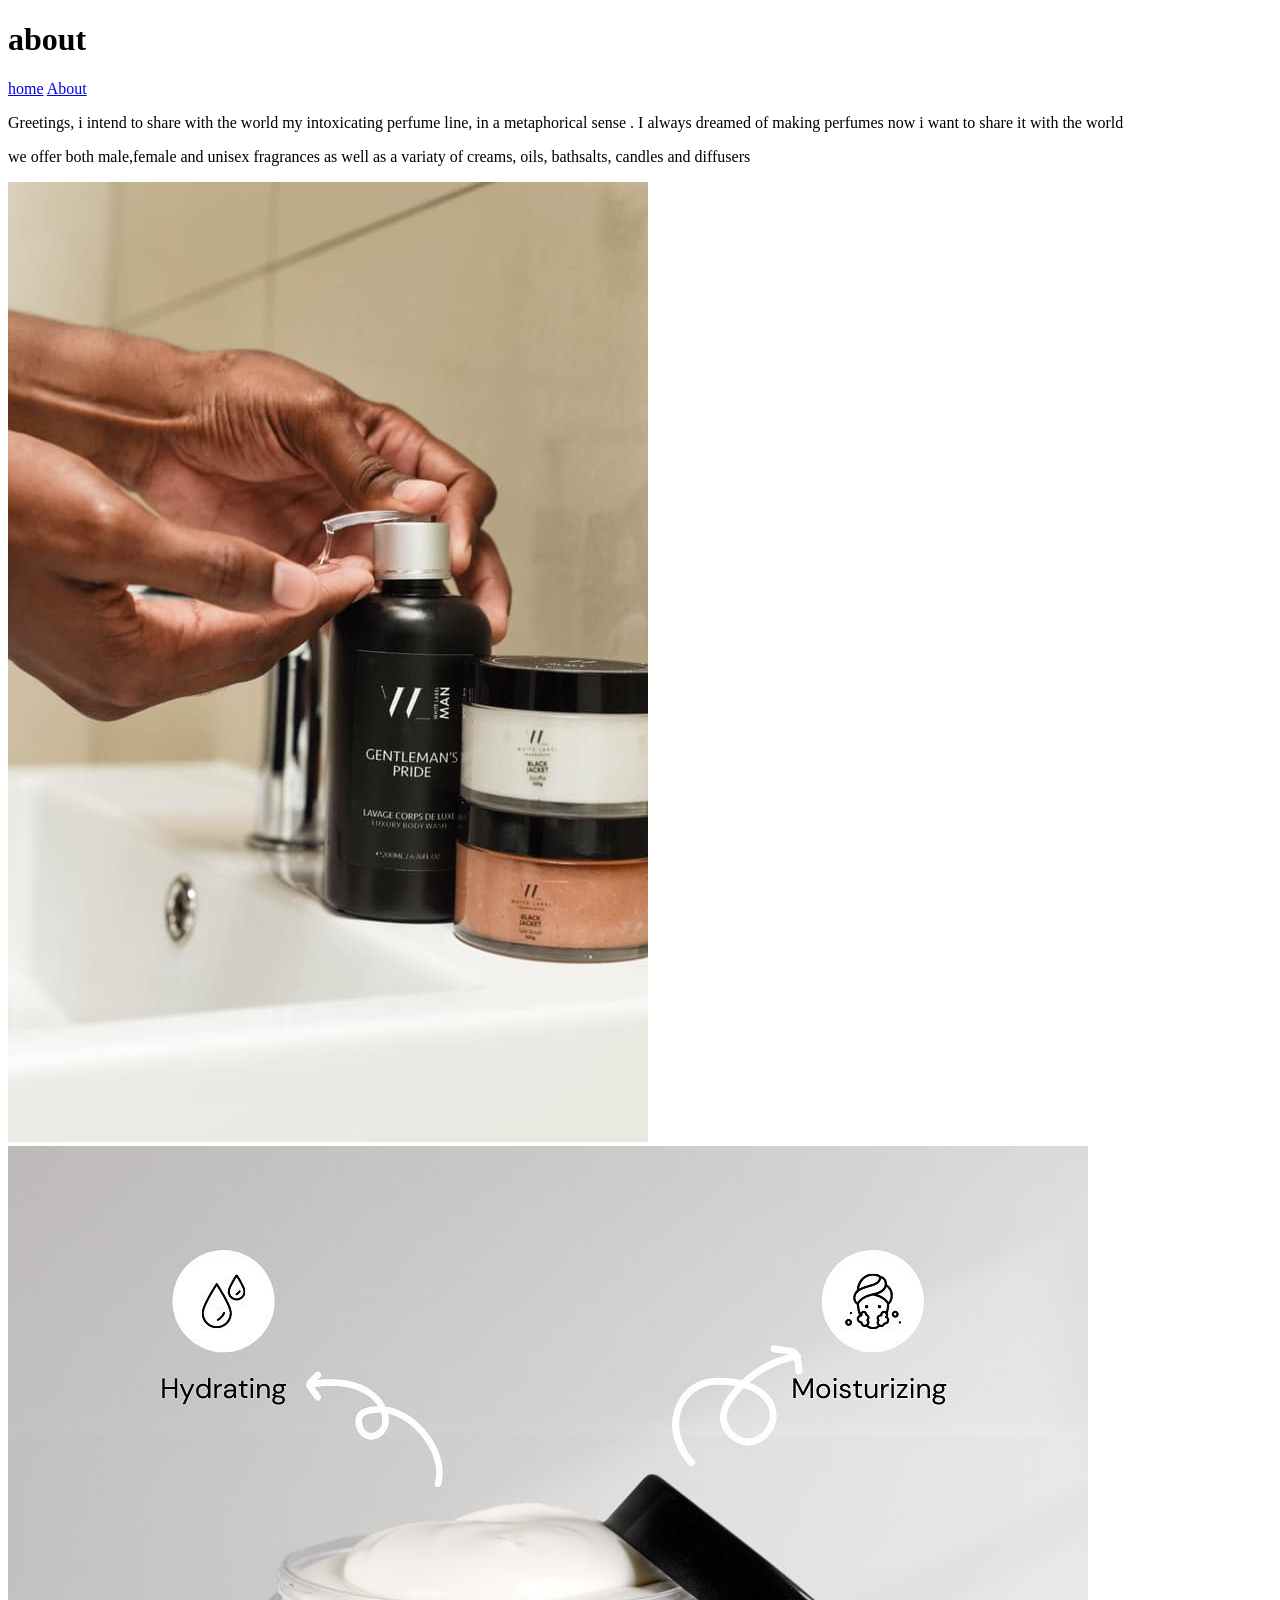
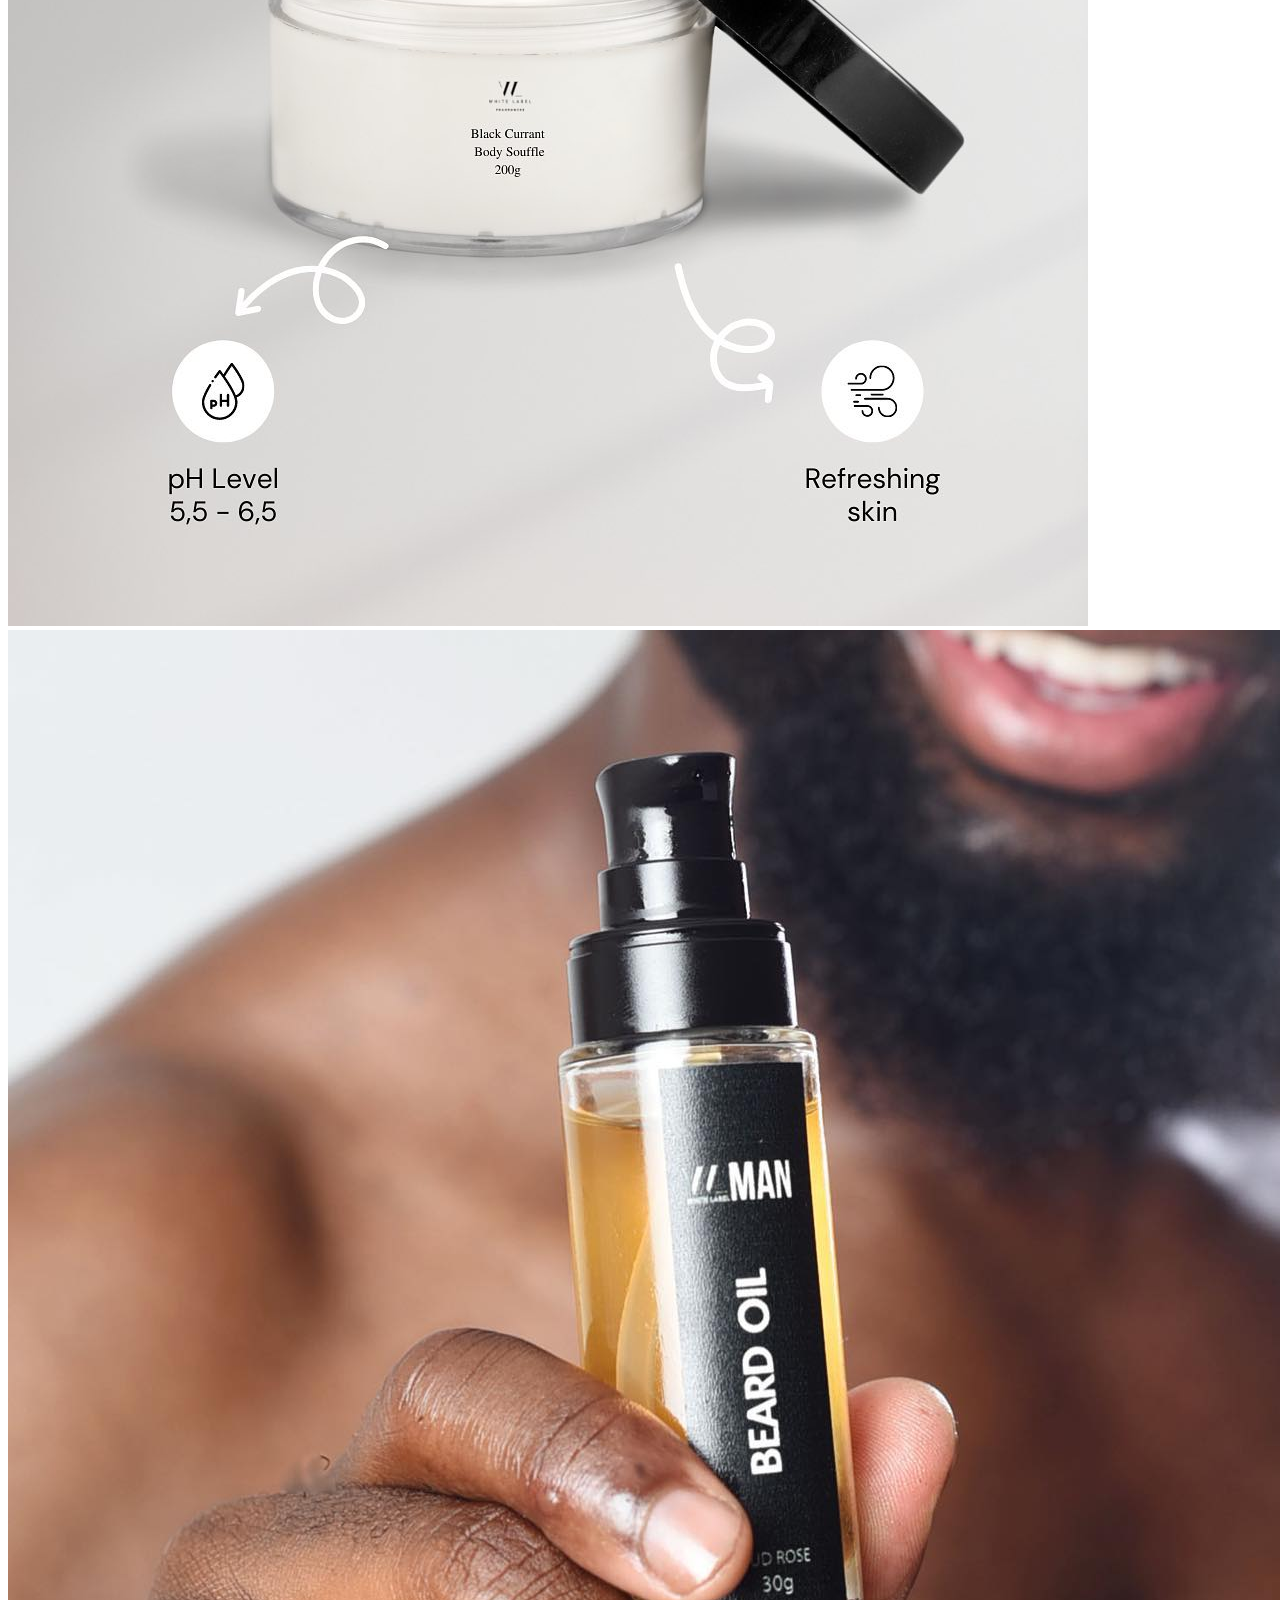
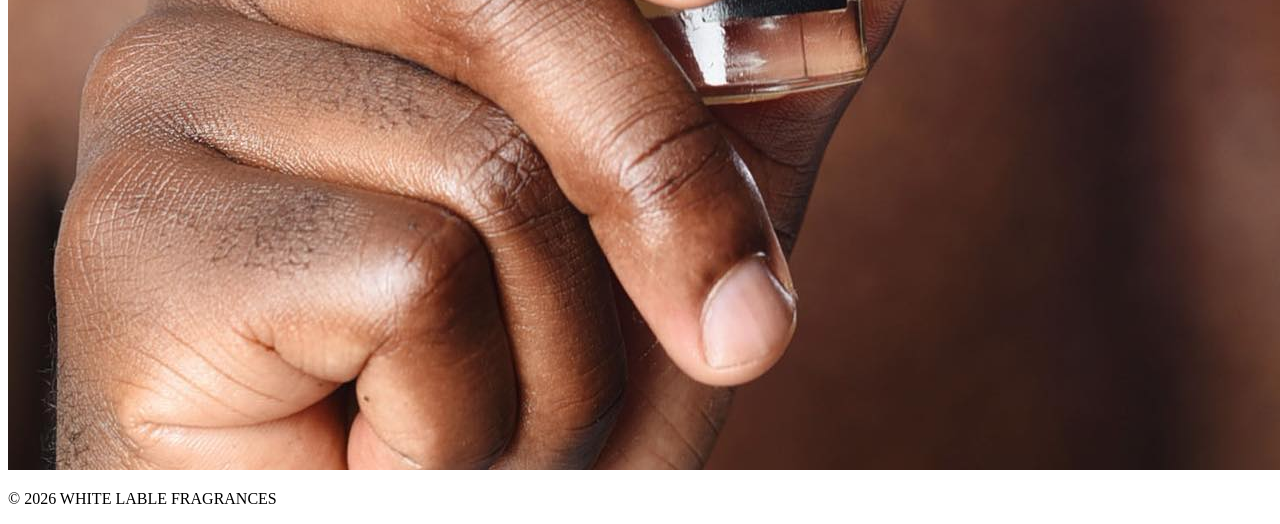
==== about.html @ 6d778eed "update" ====
<!DOCTYPE html>
<html lang="en">
    <head>
        <meta name="viewport" content="width=device-width, initial-scale=1,o">
        <title>WHITE LABLE FRAGRANCES</title>
        <header>
            <h1>about</h1>
            <nav>
                <a href="index.html">home</a>
                <a href="about.html">About</a>
            </nav>
        </header>
        <main>
            <p>Greetings, i intend to share with the world my intoxicating perfume line, in a metaphorical sense . I always dreamed of making perfumes now i want to share it with the world</p>
            <p>we offer both male,female and unisex fragrances as well as a variaty of creams, oils, bathsalts, candles and diffusers</p>
            <img src="178698082_5359783077429796_4786751693540904029_n.jpg" alt="bathsalts">
            <img src="481194769_28514715944843182_1647077076197033906_n.jpg" alt="creams">
            <img src="481025263_28520778714236905_4419755926912127523_n.jpg" alt="oils">

        </main>
         <footer>
            <p>&copy; 2026 WHITE LABLE FRAGRANCES</p>
        </footer>
    </body>
</html>
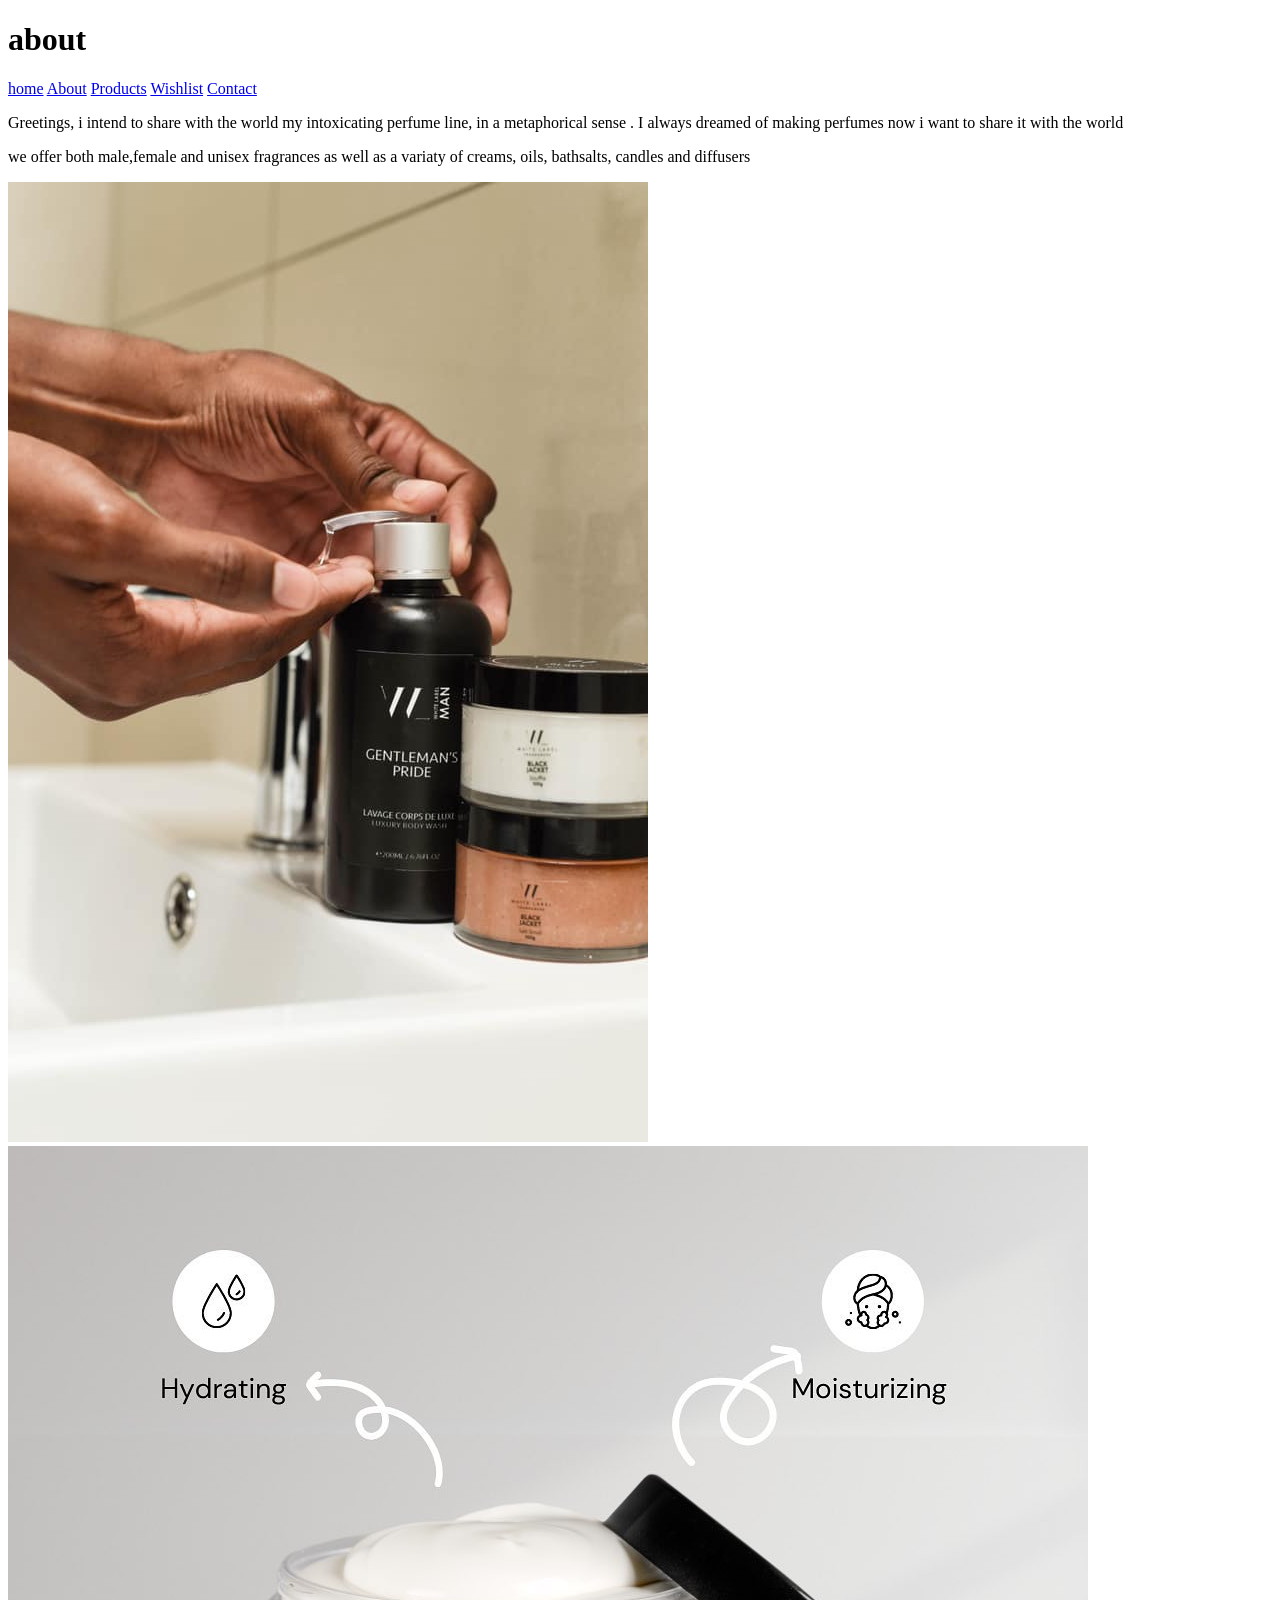
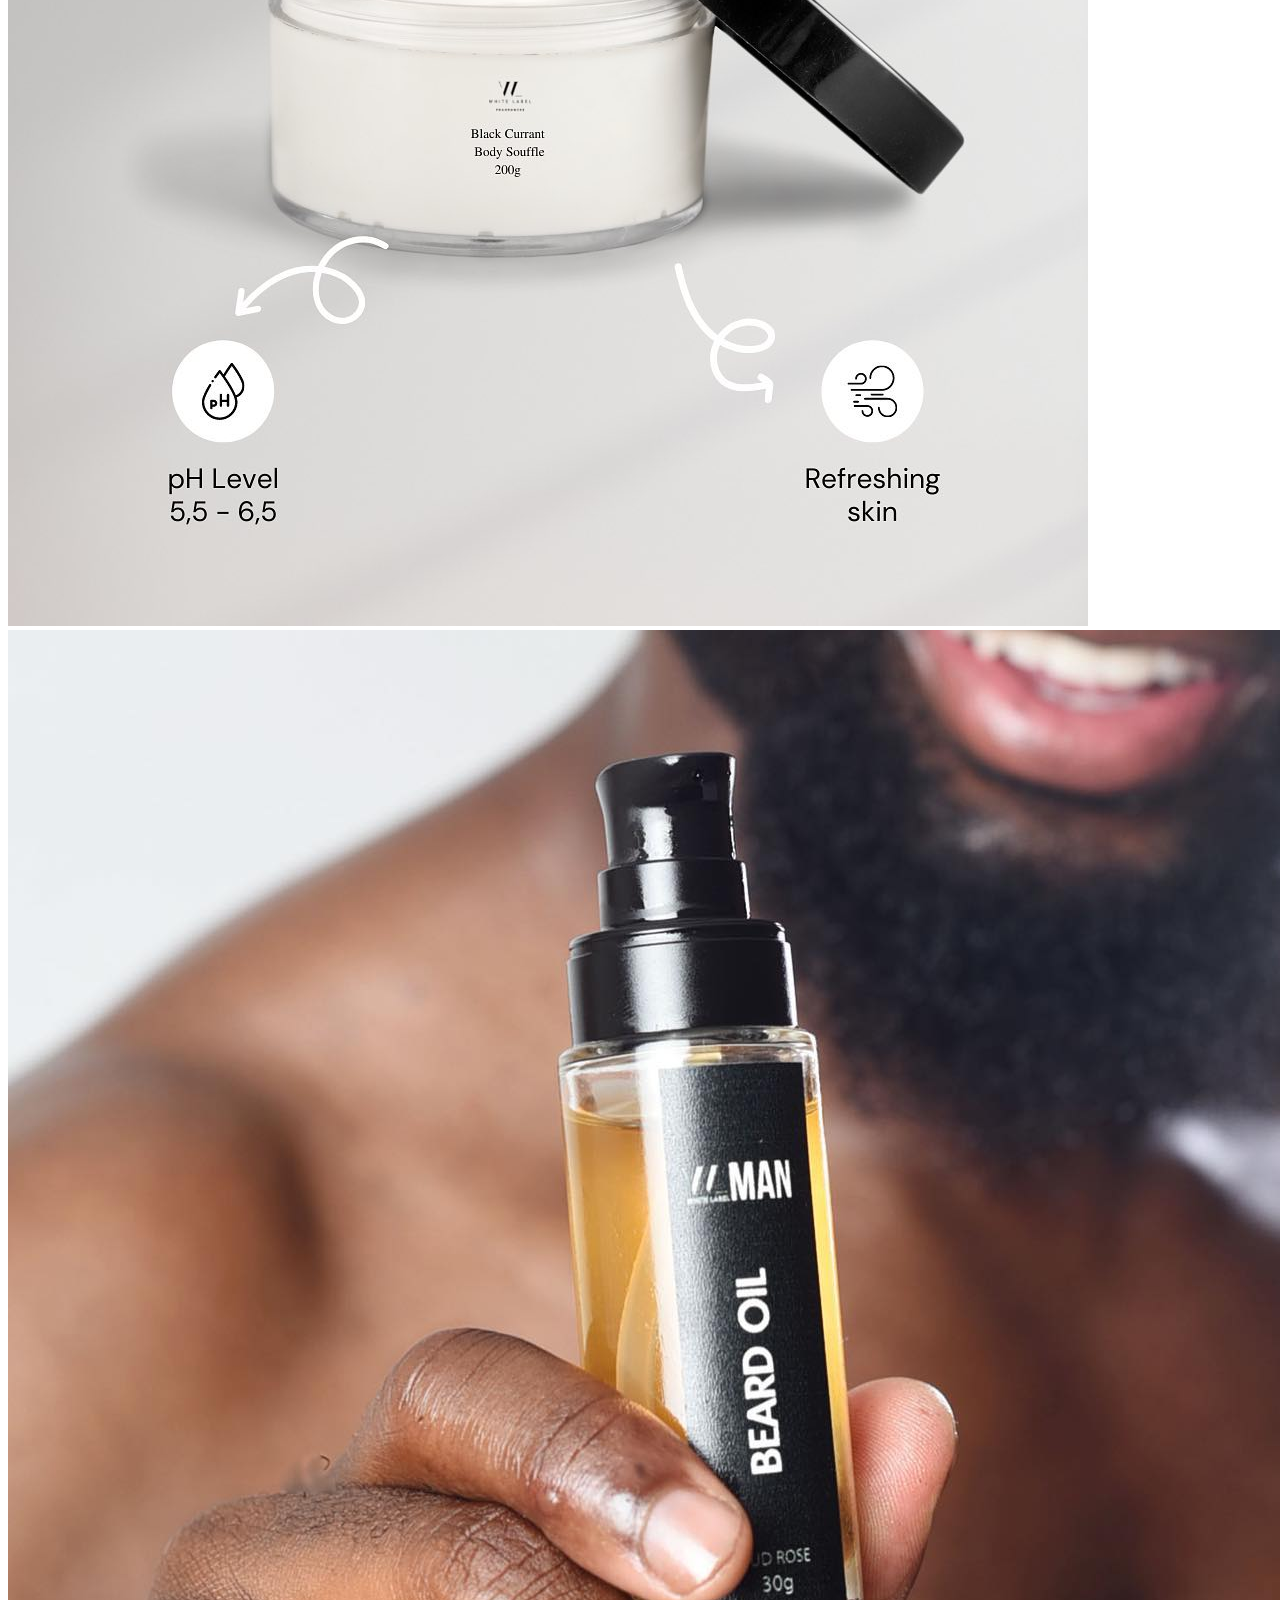
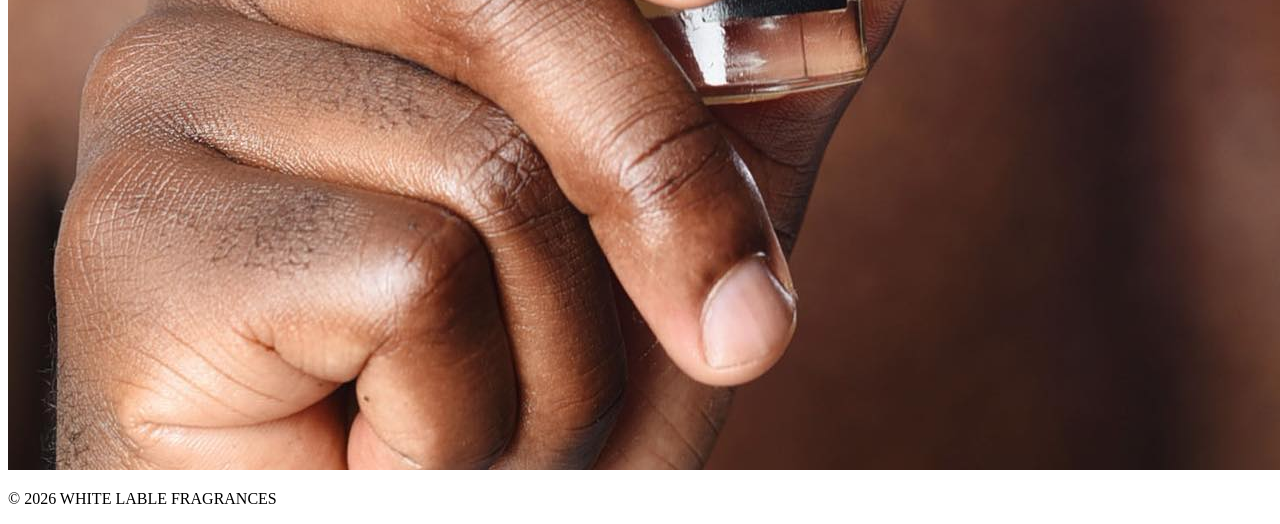
==== commit b03ae8e4: "Add files via upload" ====
--- a/about.html
+++ b/about.html
@@ -1,25 +1,28 @@
-<!DOCTYPE html>
-<html lang="en">
-    <head>
-        <meta name="viewport" content="width=device-width, initial-scale=1,o">
-        <title>WHITE LABLE FRAGRANCES</title>
-        <header>
-            <h1>about</h1>
-            <nav>
-                <a href="index.html">home</a>
-                <a href="about.html">About</a>
-            </nav>
-        </header>
-        <main>
-            <p>Greetings, i intend to share with the world my intoxicating perfume line, in a metaphorical sense . I always dreamed of making perfumes now i want to share it with the world</p>
-            <p>we offer both male,female and unisex fragrances as well as a variaty of creams, oils, bathsalts, candles and diffusers</p>
-            <img src="178698082_5359783077429796_4786751693540904029_n.jpg" alt="bathsalts">
-            <img src="481194769_28514715944843182_1647077076197033906_n.jpg" alt="creams">
-            <img src="481025263_28520778714236905_4419755926912127523_n.jpg" alt="oils">
-
-        </main>
-         <footer>
-            <p>&copy; 2026 WHITE LABLE FRAGRANCES</p>
-        </footer>
-    </body>
+<!DOCTYPE html>
+<html lang="en">
+    <head>
+        <meta name="viewport" content="width=device-width, initial-scale=1,o">
+        <title>WHITE LABLE FRAGRANCES</title>
+        <header>
+            <h1>about</h1>
+            <nav>
+                <a href="index.html">home</a>
+                <a href="about.html">About</a>
+                <a href="products.html">Products</a>
+                <a href="wishlist.html">Wishlist</a>
+                <a href="contact.html">Contact</a>
+            </nav>
+        </header>
+        <main>
+            <p>Greetings, i intend to share with the world my intoxicating perfume line, in a metaphorical sense . I always dreamed of making perfumes now i want to share it with the world</p>
+            <p>we offer both male,female and unisex fragrances as well as a variaty of creams, oils, bathsalts, candles and diffusers</p>
+            <img src="178698082_5359783077429796_4786751693540904029_n.jpg" alt="bathsalts">
+            <img src="481194769_28514715944843182_1647077076197033906_n.jpg" alt="creams">
+            <img src="481025263_28520778714236905_4419755926912127523_n.jpg" alt="oils">
+
+        </main>
+         <footer>
+            <p>&copy; 2026 WHITE LABLE FRAGRANCES</p>
+        </footer>
+    </body>
 </html>
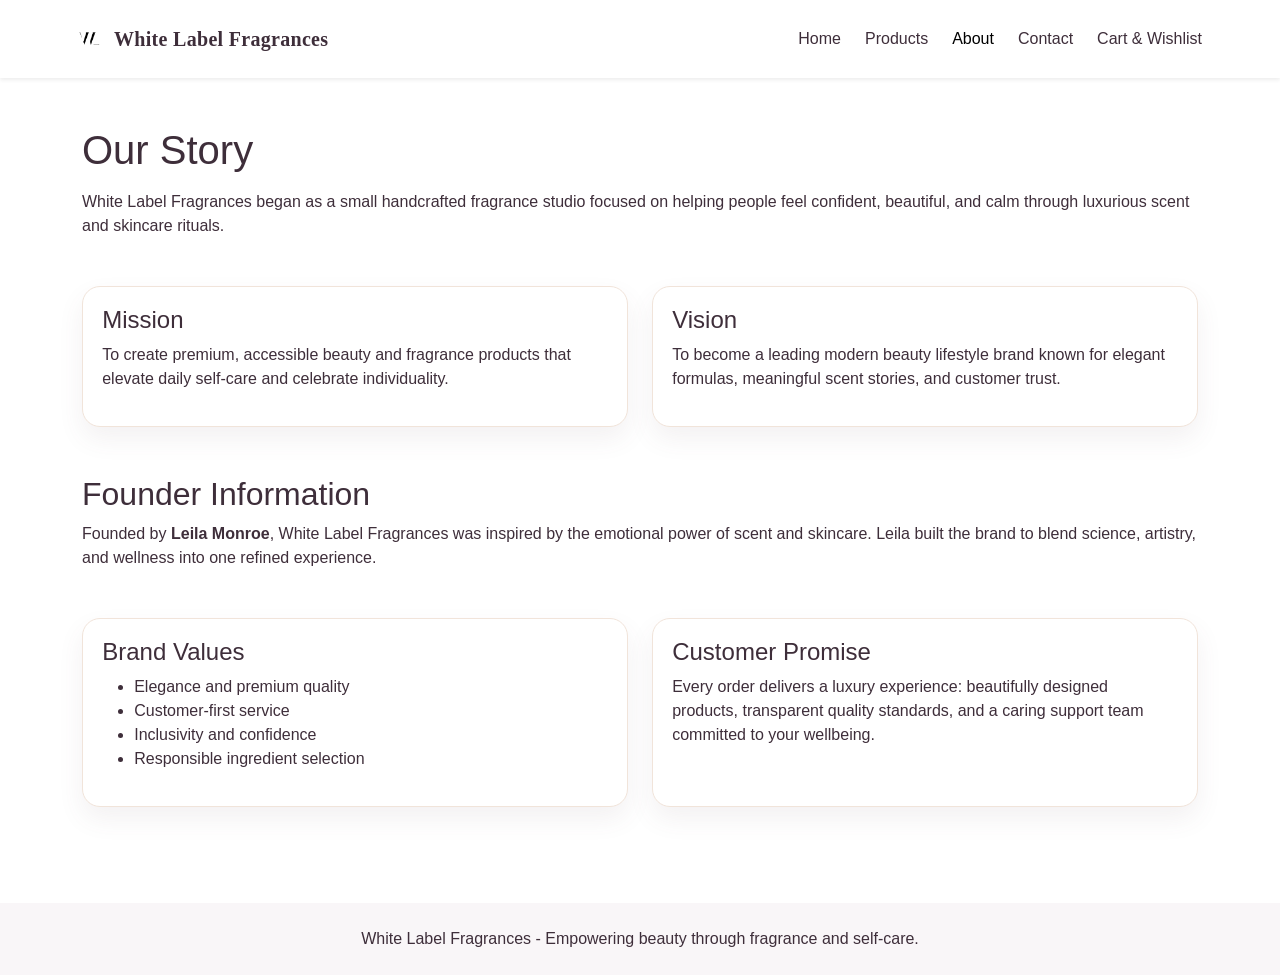
==== commit cc0029fb: "Add files via upload" ====
--- a/about.html
+++ b/about.html
@@ -1,28 +1,99 @@
-<!DOCTYPE html>
-<html lang="en">
-    <head>
-        <meta name="viewport" content="width=device-width, initial-scale=1,o">
-        <title>WHITE LABLE FRAGRANCES</title>
-        <header>
-            <h1>about</h1>
-            <nav>
-                <a href="index.html">home</a>
-                <a href="about.html">About</a>
-                <a href="products.html">Products</a>
-                <a href="wishlist.html">Wishlist</a>
-                <a href="contact.html">Contact</a>
-            </nav>
-        </header>
-        <main>
-            <p>Greetings, i intend to share with the world my intoxicating perfume line, in a metaphorical sense . I always dreamed of making perfumes now i want to share it with the world</p>
-            <p>we offer both male,female and unisex fragrances as well as a variaty of creams, oils, bathsalts, candles and diffusers</p>
-            <img src="178698082_5359783077429796_4786751693540904029_n.jpg" alt="bathsalts">
-            <img src="481194769_28514715944843182_1647077076197033906_n.jpg" alt="creams">
-            <img src="481025263_28520778714236905_4419755926912127523_n.jpg" alt="oils">
-
-        </main>
-         <footer>
-            <p>&copy; 2026 WHITE LABLE FRAGRANCES</p>
-        </footer>
-    </body>
-</html>+<!DOCTYPE html>
+<html lang="en">
+  <head>
+    <meta charset="UTF-8" />
+    <meta name="viewport" content="width=device-width, initial-scale=1.0" />
+    <meta name="description" content="About White Label Fragrances" />
+    <title>White Label Fragrances | About</title>
+    <link href="https://cdn.jsdelivr.net/npm/bootstrap@5.3.3/dist/css/bootstrap.min.css" rel="stylesheet" crossorigin="anonymous" />
+    <link rel="stylesheet" href="assets/css/styles.css" />
+  </head>
+  <body>
+    <header class="sticky-top bg-white shadow-sm">
+      <nav class="navbar navbar-expand-lg container py-3" aria-label="Main navigation">
+        <a class="navbar-brand brand-logo" href="index.html"><img src="PICS/LOGO.jpeg" alt="" class="brand-logo-img" width="36" height="36" />White Label Fragrances</a>
+        <button class="navbar-toggler" type="button" data-bs-toggle="collapse" data-bs-target="#mainNav">
+          <span class="navbar-toggler-icon"></span>
+        </button>
+        <div class="collapse navbar-collapse" id="mainNav">
+          <ul class="navbar-nav ms-auto gap-lg-2">
+            <li class="nav-item"><a class="nav-link" href="index.html">Home</a></li>
+            <li class="nav-item"><a class="nav-link" href="products.html">Products</a></li>
+            <li class="nav-item"><a class="nav-link active" href="about.html">About</a></li>
+            <li class="nav-item"><a class="nav-link" href="contact.html">Contact</a></li>
+            <li class="nav-item"><a class="nav-link" href="cart.html">Cart & Wishlist</a></li>
+          </ul>
+        </div>
+      </nav>
+    </header>
+
+    <main class="container py-5">
+      <section class="mb-5">
+        <h1 class="mb-3">Our Story</h1>
+        <p>
+          White Label Fragrances began as a small handcrafted fragrance studio focused on helping people feel confident,
+          beautiful, and calm through luxurious scent and skincare rituals.
+        </p>
+      </section>
+
+      <section class="row g-4 mb-5">
+        <div class="col-md-6">
+          <article class="info-card h-100">
+            <h2 class="h4">Mission</h2>
+            <p>
+              To create premium, accessible beauty and fragrance products that elevate daily self-care and celebrate individuality.
+            </p>
+          </article>
+        </div>
+        <div class="col-md-6">
+          <article class="info-card h-100">
+            <h2 class="h4">Vision</h2>
+            <p>
+              To become a leading modern beauty lifestyle brand known for elegant formulas, meaningful scent stories, and customer trust.
+            </p>
+          </article>
+        </div>
+      </section>
+
+      <section class="mb-5">
+        <h2>Founder Information</h2>
+        <p>
+          Founded by <strong>Leila Monroe</strong>, White Label Fragrances was inspired by the emotional power of scent and
+          skincare. Leila built the brand to blend science, artistry, and wellness into one refined experience.
+        </p>
+      </section>
+
+      <section class="row g-4">
+        <div class="col-md-6">
+          <article class="info-card h-100">
+            <h2 class="h4">Brand Values</h2>
+            <ul>
+              <li>Elegance and premium quality</li>
+              <li>Customer-first service</li>
+              <li>Inclusivity and confidence</li>
+              <li>Responsible ingredient selection</li>
+            </ul>
+          </article>
+        </div>
+        <div class="col-md-6">
+          <article class="info-card h-100">
+            <h2 class="h4">Customer Promise</h2>
+            <p>
+              Every order delivers a luxury experience: beautifully designed products, transparent quality standards,
+              and a caring support team committed to your wellbeing.
+            </p>
+          </article>
+        </div>
+      </section>
+    </main>
+
+    <footer class="site-footer mt-5">
+      <div class="container py-4 text-center">
+        <p class="mb-0">White Label Fragrances - Empowering beauty through fragrance and self-care.</p>
+      </div>
+    </footer>
+
+    <script src="https://cdn.jsdelivr.net/npm/bootstrap@5.3.3/dist/js/bootstrap.bundle.min.js" crossorigin="anonymous"></script>
+    <script src="assets/js/main.js"></script>
+  </body>
+</html>
--- a/assets/css/styles.css
+++ b/assets/css/styles.css
@@ -0,0 +1,385 @@
+:root {
+  --brand-cream: #fff9f5;
+  --brand-blush: #f8e8ee;
+  --brand-lavender: #efe8ff;
+  --brand-gold: #b38a4d;
+  --brand-text: #3e2e3a;
+  --brand-muted: #7a6a74;
+}
+
+html {
+  scroll-behavior: smooth;
+}
+
+body {
+  font-family: "Outfit", "Segoe UI", Tahoma, Geneva, Verdana, sans-serif;
+  color: var(--brand-text);
+  background: #ffffff;
+}
+
+.brand-logo {
+  display: inline-flex;
+  align-items: center;
+  gap: 0.5rem;
+  font-family: Georgia, "Times New Roman", serif;
+  font-weight: 700;
+  color: var(--brand-text);
+  letter-spacing: 0.3px;
+}
+
+.brand-logo-img {
+  height: 36px;
+  width: auto;
+}
+
+.nav-link {
+  color: var(--brand-text);
+  font-weight: 500;
+}
+
+.nav-link.active,
+.nav-link:hover {
+  color: var(--brand-gold);
+}
+
+.hero-section {
+  position: relative;
+  overflow: hidden;
+  background: linear-gradient(145deg, #fffdfb 0%, var(--brand-cream) 42%, var(--brand-blush) 100%);
+}
+
+.hero-bg {
+  position: absolute;
+  inset: 0;
+  background:
+    radial-gradient(ellipse 80% 55% at 85% 20%, rgba(179, 138, 77, 0.12), transparent 55%),
+    radial-gradient(ellipse 60% 40% at 10% 90%, rgba(239, 232, 255, 0.9), transparent 50%);
+  pointer-events: none;
+}
+
+.hero-inner {
+  position: relative;
+  z-index: 1;
+}
+
+@media (min-width: 992px) {
+  .hero-inner {
+    padding-top: 4.5rem !important;
+    padding-bottom: 4.5rem !important;
+  }
+}
+
+.hero-eyebrow {
+  display: inline-block;
+  font-size: 0.8rem;
+  font-weight: 600;
+  letter-spacing: 0.06em;
+  text-transform: uppercase;
+  color: var(--brand-muted);
+  background: rgba(255, 255, 255, 0.72);
+  border: 1px solid rgba(179, 138, 77, 0.22);
+  border-radius: 999px;
+  padding: 0.35rem 0.9rem;
+  margin-bottom: 0.75rem;
+}
+
+.hero-tag {
+  color: var(--brand-gold);
+  font-weight: 700;
+  letter-spacing: 0.12em;
+  font-size: 0.72rem;
+}
+
+.hero-title {
+  font-family: "Cormorant Garamond", Georgia, "Times New Roman", serif;
+  font-weight: 600;
+  font-size: clamp(2.35rem, 5vw, 3.35rem);
+  line-height: 1.12;
+  letter-spacing: -0.02em;
+  color: var(--brand-text);
+  margin-bottom: 1rem;
+}
+
+.hero-title-accent {
+  color: var(--brand-gold);
+  font-style: italic;
+  font-weight: 500;
+}
+
+.hero-lead {
+  font-size: 1.08rem;
+  line-height: 1.65;
+  color: var(--brand-muted);
+  max-width: 34rem;
+  margin-bottom: 1rem;
+}
+
+.hero-motto {
+  border-left: 3px solid var(--brand-gold);
+  padding-left: 1rem;
+  margin: 0 0 1.5rem;
+}
+
+.hero-stat {
+  background: rgba(255, 255, 255, 0.65);
+  border: 1px solid rgba(241, 228, 218, 0.95);
+  border-radius: 14px;
+  padding: 0.65rem 0.5rem;
+  text-align: center;
+}
+
+.hero-stat-value {
+  display: block;
+  font-family: "Cormorant Garamond", Georgia, serif;
+  font-size: 1.5rem;
+  font-weight: 700;
+  color: var(--brand-text);
+  line-height: 1.1;
+}
+
+.hero-stat-label {
+  display: block;
+  font-size: 0.72rem;
+  text-transform: uppercase;
+  letter-spacing: 0.06em;
+  color: var(--brand-muted);
+  margin-top: 0.2rem;
+}
+
+.hero-footnote {
+  color: var(--brand-muted);
+  opacity: 0.92;
+}
+
+.hero-visual {
+  position: relative;
+  padding: 0.5rem;
+  max-width: min(100%, 440px);
+  margin-inline: auto;
+}
+
+@media (min-width: 992px) {
+  .hero-visual {
+    margin-left: auto;
+    margin-right: 0;
+  }
+}
+
+.hero-visual-glow {
+  position: absolute;
+  inset: 10% 5% 5% 10%;
+  background: linear-gradient(135deg, rgba(179, 138, 77, 0.25), rgba(239, 232, 255, 0.5));
+  border-radius: 28px;
+  filter: blur(28px);
+  z-index: 0;
+}
+
+.hero-image {
+  position: relative;
+  z-index: 1;
+  display: block;
+  width: 100%;
+  max-height: 260px;
+  object-fit: cover;
+  object-position: center 40%;
+  border-radius: 24px;
+  box-shadow:
+    0 24px 48px rgba(62, 46, 58, 0.14),
+    0 0 0 1px rgba(255, 255, 255, 0.8) inset;
+}
+
+@media (min-width: 576px) {
+  .hero-image {
+    max-height: 300px;
+  }
+}
+
+@media (min-width: 992px) {
+  .hero-image {
+    max-height: 320px;
+  }
+}
+
+.hero-badge {
+  position: absolute;
+  z-index: 2;
+  left: 1rem;
+  bottom: 1.25rem;
+  right: auto;
+  max-width: min(220px, 88%);
+  background: rgba(255, 255, 255, 0.94);
+  backdrop-filter: blur(10px);
+  border-radius: 16px;
+  padding: 0.85rem 1rem;
+  border: 1px solid rgba(241, 228, 218, 0.9);
+}
+
+.hero-badge-label {
+  display: block;
+  font-size: 0.65rem;
+  font-weight: 700;
+  text-transform: uppercase;
+  letter-spacing: 0.1em;
+  color: var(--brand-gold);
+  margin-bottom: 0.15rem;
+}
+
+.hero-badge-title {
+  display: block;
+  font-family: "Cormorant Garamond", Georgia, serif;
+  font-size: 1.25rem;
+  font-weight: 600;
+  line-height: 1.2;
+  color: var(--brand-text);
+}
+
+.hero-badge-meta {
+  display: block;
+  font-size: 0.8rem;
+  color: var(--brand-muted);
+  margin-top: 0.15rem;
+}
+
+.motto {
+  font-style: italic;
+  color: var(--brand-muted);
+}
+
+.section-heading p {
+  color: var(--brand-muted);
+}
+
+.btn-brand {
+  background-color: var(--brand-gold);
+  color: #fff;
+  border: none;
+}
+
+.btn-brand:hover {
+  background-color: #9b753f;
+  color: #fff;
+}
+
+.btn-outline-brand {
+  border: 1px solid var(--brand-gold);
+  color: var(--brand-gold);
+}
+
+.btn-outline-brand:hover,
+.category-filter.active {
+  background-color: var(--brand-gold);
+  color: #fff;
+}
+
+.category-pill {
+  background-color: var(--brand-lavender);
+  border-radius: 30px;
+  padding: 0.7rem 1rem;
+  text-align: center;
+  font-weight: 600;
+  transition: transform 0.25s ease;
+}
+
+.category-pill:hover {
+  transform: translateY(-4px);
+}
+
+.product-card,
+.info-card,
+.testimonial-card,
+.newsletter-card {
+  background: #fff;
+  border-radius: 18px;
+  border: 1px solid #f1e4da;
+  padding: 1.2rem;
+  box-shadow: 0 12px 26px rgba(100, 80, 95, 0.08);
+}
+
+.product-card {
+  height: 100%;
+  transition: transform 0.25s ease, box-shadow 0.25s ease;
+}
+
+.product-card:hover {
+  transform: translateY(-6px);
+  box-shadow: 0 16px 34px rgba(100, 80, 95, 0.12);
+}
+
+.product-image {
+  width: 100%;
+  height: 220px;
+  object-fit: cover;
+  border-radius: 12px;
+}
+
+.badge-sale {
+  background-color: #d94a7b;
+  color: #fff;
+  border-radius: 999px;
+  font-size: 0.75rem;
+  padding: 0.35rem 0.55rem;
+}
+
+.small-meta {
+  color: var(--brand-muted);
+  font-size: 0.9rem;
+}
+
+.promo-banner {
+  background: linear-gradient(120deg, var(--brand-blush), #f9f2e8);
+}
+
+.newsletter-card {
+  background: linear-gradient(135deg, #fff, var(--brand-lavender));
+}
+
+.site-footer {
+  background-color: #f9f6f8;
+}
+
+.map-placeholder {
+  border: 2px dashed #d3c7cf;
+  border-radius: 12px;
+  min-height: 180px;
+  display: grid;
+  place-items: center;
+  color: var(--brand-muted);
+  margin-top: 1rem;
+}
+
+.cart-item {
+  border-bottom: 1px solid #f1e4da;
+  padding: 0.75rem 0;
+}
+
+.cart-item:last-child {
+  border-bottom: 0;
+}
+
+@media (max-width: 767.98px) {
+  .product-image {
+    height: 190px;
+  }
+
+  .hero-section {
+    text-align: center;
+  }
+
+  .hero-motto {
+    border-left: none;
+    border-top: 3px solid var(--brand-gold);
+    padding-left: 0;
+    padding-top: 1rem;
+    text-align: center;
+  }
+
+  .hero-footnote {
+    text-align: center;
+  }
+
+  .hero-badge {
+    left: 50%;
+    transform: translateX(-50%);
+    bottom: 0.75rem;
+  }
+}
